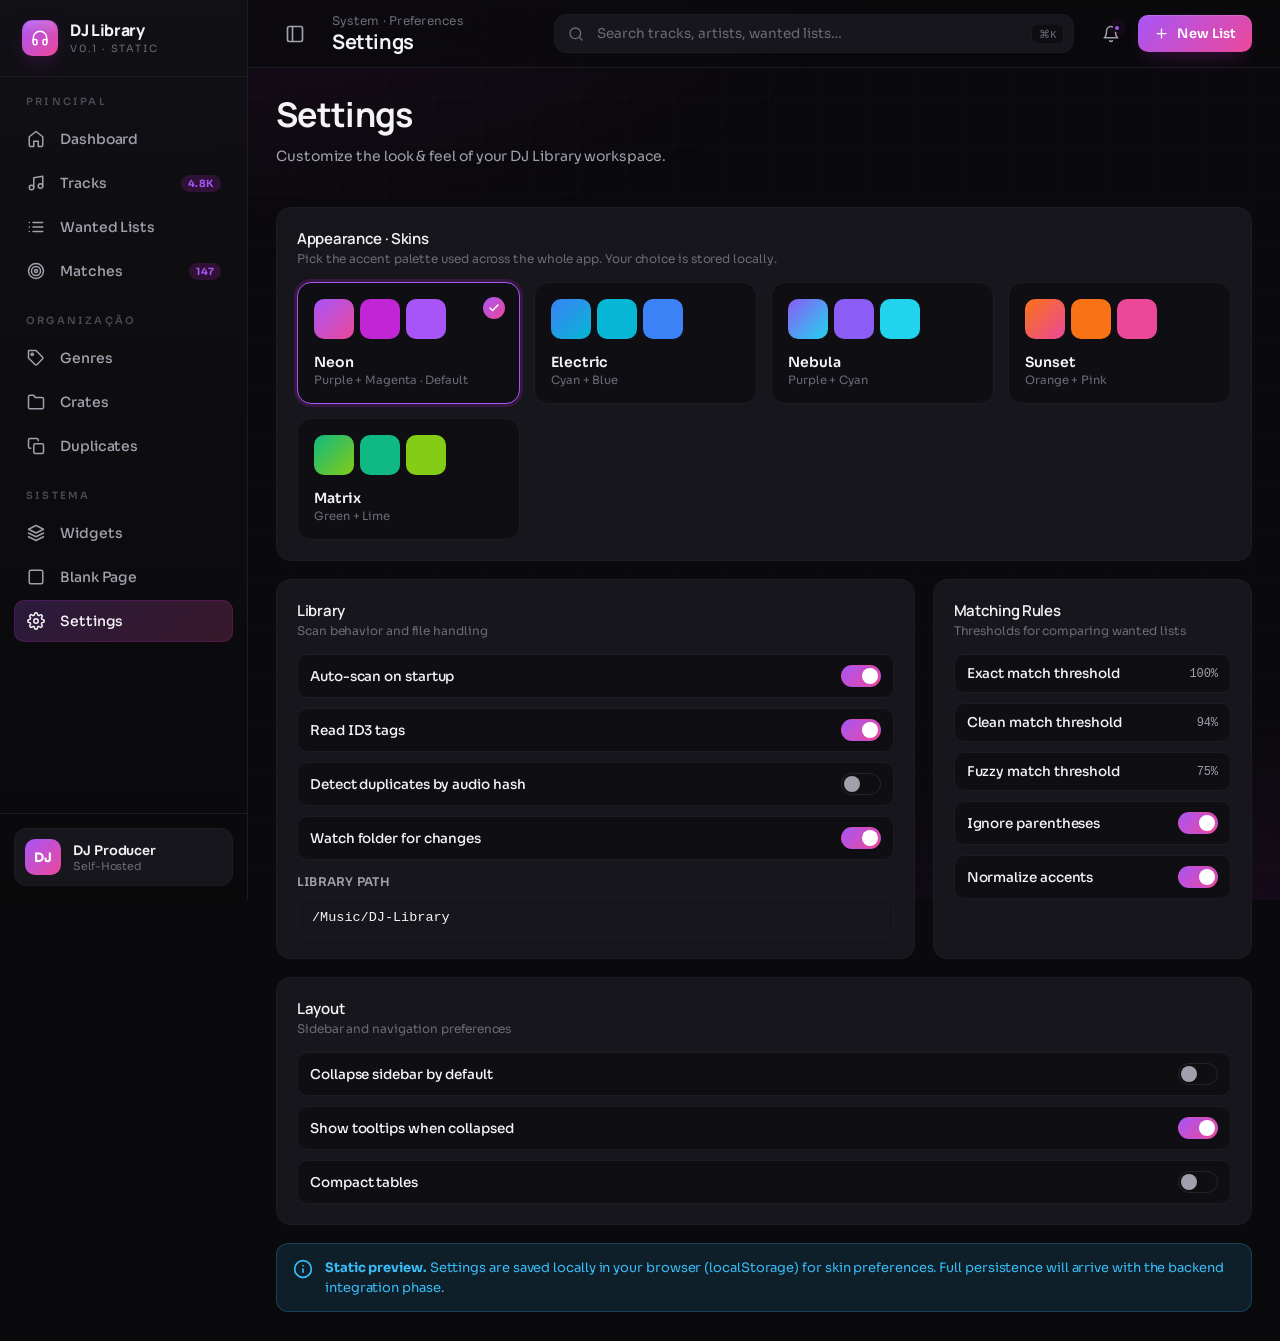
==== frontend/public/dj-library/settings.html @ b489fb36 "auto-commit for 7fa4ab2e-2ff0-41b8-8166-0a86ba726720" ====
<!DOCTYPE html>
<html lang="en" data-skin="neon">
<head>
  <meta charset="UTF-8">
  <meta name="viewport" content="width=device-width, initial-scale=1.0">
  <title>Settings · DJ Library</title>
  <link rel="stylesheet" href="assets/css/main.css">
  <script src="assets/js/data.js" defer></script>
  <script src="assets/js/layout.js" defer></script>
  <script src="assets/js/main.js" defer></script>
</head>
<body>
  <div class="mobile-overlay"></div>
  <div class="app">
    <aside class="sidebar" id="sidebar"></aside>
    <main class="main">
      <header class="topbar" id="topbar"></header>
      <div class="page" data-testid="page-settings">

        <div class="page-hero anim-up">
          <div>
            <h2>Settings</h2>
            <p class="sub">Customize the look & feel of your DJ Library workspace.</p>
          </div>
        </div>

        <!-- Appearance / Skins -->
        <div class="card anim-up anim-up-1" style="margin-bottom: 18px;">
          <div class="card-header">
            <div>
              <h3>Appearance · Skins</h3>
              <div class="sub">Pick the accent palette used across the whole app. Your choice is stored locally.</div>
            </div>
          </div>
          <div class="skin-grid" data-testid="skin-picker">

            <div class="skin-card" data-skin-value="neon" data-testid="skin-neon">
              <div class="skin-check">
                <svg viewBox="0 0 24 24" fill="none" stroke="currentColor" stroke-width="3" stroke-linecap="round" stroke-linejoin="round"><polyline points="20 6 9 17 4 12"/></svg>
              </div>
              <div class="skin-swatches">
                <div class="skin-swatch" style="background: linear-gradient(135deg, #a855f7, #ec4899);"></div>
                <div class="skin-swatch" style="background: #c026d3;"></div>
                <div class="skin-swatch" style="background: #a855f7;"></div>
              </div>
              <div class="sk-name">Neon</div>
              <div class="sk-desc">Purple + Magenta · Default</div>
            </div>

            <div class="skin-card" data-skin-value="electric" data-testid="skin-electric">
              <div class="skin-check">
                <svg viewBox="0 0 24 24" fill="none" stroke="currentColor" stroke-width="3" stroke-linecap="round" stroke-linejoin="round"><polyline points="20 6 9 17 4 12"/></svg>
              </div>
              <div class="skin-swatches">
                <div class="skin-swatch" style="background: linear-gradient(135deg, #3b82f6, #06b6d4);"></div>
                <div class="skin-swatch" style="background: #06b6d4;"></div>
                <div class="skin-swatch" style="background: #3b82f6;"></div>
              </div>
              <div class="sk-name">Electric</div>
              <div class="sk-desc">Cyan + Blue</div>
            </div>

            <div class="skin-card" data-skin-value="nebula" data-testid="skin-nebula">
              <div class="skin-check">
                <svg viewBox="0 0 24 24" fill="none" stroke="currentColor" stroke-width="3" stroke-linecap="round" stroke-linejoin="round"><polyline points="20 6 9 17 4 12"/></svg>
              </div>
              <div class="skin-swatches">
                <div class="skin-swatch" style="background: linear-gradient(135deg, #8b5cf6, #22d3ee);"></div>
                <div class="skin-swatch" style="background: #8b5cf6;"></div>
                <div class="skin-swatch" style="background: #22d3ee;"></div>
              </div>
              <div class="sk-name">Nebula</div>
              <div class="sk-desc">Purple + Cyan</div>
            </div>

            <div class="skin-card" data-skin-value="sunset" data-testid="skin-sunset">
              <div class="skin-check">
                <svg viewBox="0 0 24 24" fill="none" stroke="currentColor" stroke-width="3" stroke-linecap="round" stroke-linejoin="round"><polyline points="20 6 9 17 4 12"/></svg>
              </div>
              <div class="skin-swatches">
                <div class="skin-swatch" style="background: linear-gradient(135deg, #f97316, #ec4899);"></div>
                <div class="skin-swatch" style="background: #f97316;"></div>
                <div class="skin-swatch" style="background: #ec4899;"></div>
              </div>
              <div class="sk-name">Sunset</div>
              <div class="sk-desc">Orange + Pink</div>
            </div>

            <div class="skin-card" data-skin-value="matrix" data-testid="skin-matrix">
              <div class="skin-check">
                <svg viewBox="0 0 24 24" fill="none" stroke="currentColor" stroke-width="3" stroke-linecap="round" stroke-linejoin="round"><polyline points="20 6 9 17 4 12"/></svg>
              </div>
              <div class="skin-swatches">
                <div class="skin-swatch" style="background: linear-gradient(135deg, #10b981, #84cc16);"></div>
                <div class="skin-swatch" style="background: #10b981;"></div>
                <div class="skin-swatch" style="background: #84cc16;"></div>
              </div>
              <div class="sk-name">Matrix</div>
              <div class="sk-desc">Green + Lime</div>
            </div>

          </div>
        </div>

        <div class="grid-2 anim-up anim-up-2" style="margin-bottom: 18px;">
          <!-- Library settings -->
          <div class="card">
            <div class="card-header">
              <div>
                <h3>Library</h3>
                <div class="sub">Scan behavior and file handling</div>
              </div>
            </div>
            <div class="top-list">
              <div class="top-row">
                <span class="top-label">Auto-scan on startup</span>
                <label class="switch"><input type="checkbox" checked/><span class="slider"></span></label>
              </div>
              <div class="top-row">
                <span class="top-label">Read ID3 tags</span>
                <label class="switch"><input type="checkbox" checked/><span class="slider"></span></label>
              </div>
              <div class="top-row">
                <span class="top-label">Detect duplicates by audio hash</span>
                <label class="switch"><input type="checkbox"/><span class="slider"></span></label>
              </div>
              <div class="top-row">
                <span class="top-label">Watch folder for changes</span>
                <label class="switch"><input type="checkbox" checked/><span class="slider"></span></label>
              </div>
            </div>
            <div style="height: 14px;"></div>
            <label class="label">Library path</label>
            <input class="input mono" value="/Music/DJ-Library" />
          </div>

          <!-- Matching -->
          <div class="card">
            <div class="card-header">
              <div>
                <h3>Matching Rules</h3>
                <div class="sub">Thresholds for comparing wanted lists</div>
              </div>
            </div>
            <div class="top-list">
              <div class="top-row"><span class="top-label">Exact match threshold</span><span class="top-value mono">100%</span></div>
              <div class="top-row"><span class="top-label">Clean match threshold</span><span class="top-value mono">94%</span></div>
              <div class="top-row"><span class="top-label">Fuzzy match threshold</span><span class="top-value mono">75%</span></div>
              <div class="top-row"><span class="top-label">Ignore parentheses</span><label class="switch"><input type="checkbox" checked/><span class="slider"></span></label></div>
              <div class="top-row"><span class="top-label">Normalize accents</span><label class="switch"><input type="checkbox" checked/><span class="slider"></span></label></div>
            </div>
          </div>
        </div>

        <!-- Layout preferences -->
        <div class="card anim-up anim-up-3" style="margin-bottom: 18px;">
          <div class="card-header">
            <div>
              <h3>Layout</h3>
              <div class="sub">Sidebar and navigation preferences</div>
            </div>
          </div>
          <div class="top-list">
            <div class="top-row"><span class="top-label">Collapse sidebar by default</span><label class="switch"><input type="checkbox"/><span class="slider"></span></label></div>
            <div class="top-row"><span class="top-label">Show tooltips when collapsed</span><label class="switch"><input type="checkbox" checked/><span class="slider"></span></label></div>
            <div class="top-row"><span class="top-label">Compact tables</span><label class="switch"><input type="checkbox"/><span class="slider"></span></label></div>
          </div>
        </div>

        <div class="alert alert-info anim-up anim-up-4">
          <svg class="alert-icon" viewBox="0 0 24 24" fill="none" stroke="currentColor" stroke-width="2" stroke-linecap="round" stroke-linejoin="round"><circle cx="12" cy="12" r="10"/><line x1="12" y1="16" x2="12" y2="12"/><line x1="12" y1="8" x2="12.01" y2="8"/></svg>
          <div><strong>Static preview.</strong> Settings are saved locally in your browser (localStorage) for skin preferences. Full persistence will arrive with the backend integration phase.</div>
        </div>

      </div>
    </main>
  </div>
  <script>
    document.addEventListener('DOMContentLoaded', () => {
      DJLayout.mount({ active: 'settings', title: 'Settings', crumb: 'System · Preferences' });
    });
  </script>
</body>
</html>
---- frontend/public/dj-library/assets/css/main.css ----
/* ============================================
   DJ LIBRARY — Core Stylesheet
   ============================================ */

/* ---------- Fonts ---------- */
@import url('https://fonts.googleapis.com/css2?family=Sora:wght@300;400;500;600;700;800&family=Manrope:wght@400;500;600;700;800&display=swap');

/* ---------- Theme Tokens ---------- */
:root {
  /* Surfaces */
  --bg: #0a0a0c;
  --bg-grid: #0d0d10;
  --bg-elevated: #111115;
  --bg-card: #16161c;
  --bg-card-hover: #1d1d25;
  --bg-inset: #0f0f13;
  --border: #24242e;
  --border-strong: #32323e;
  --border-subtle: #1c1c24;

  /* Text */
  --text: #f4f4f6;
  --text-muted: #a0a0ac;
  --text-dim: #6b6b78;
  --text-faint: #4a4a54;

  /* Status */
  --have: #22c55e;
  --have-bg: rgba(34, 197, 94, 0.12);
  --missing: #ef4444;
  --missing-bg: rgba(239, 68, 68, 0.12);
  --possible: #f59e0b;
  --possible-bg: rgba(245, 158, 11, 0.14);
  --info: #38bdf8;
  --info-bg: rgba(56, 189, 248, 0.12);

  /* Default Skin: NEON (Purple + Magenta) */
  --accent: #c026d3;
  --accent-2: #a855f7;
  --accent-soft: rgba(192, 38, 211, 0.18);
  --accent-glow: rgba(192, 38, 211, 0.45);
  --accent-grad: linear-gradient(135deg, #a855f7 0%, #ec4899 100%);
  --accent-grad-soft: linear-gradient(135deg, rgba(168, 85, 247, 0.2) 0%, rgba(236, 72, 153, 0.2) 100%);

  /* Layout */
  --sidebar-w: 248px;
  --sidebar-w-collapsed: 76px;
  --header-h: 68px;
  --radius: 14px;
  --radius-sm: 10px;
  --radius-lg: 20px;

  /* Motion */
  --ease: cubic-bezier(0.22, 1, 0.36, 1);
  --t-fast: 140ms;
  --t-med: 260ms;
  --t-slow: 420ms;
}

/* Skin: ELECTRIC (Cyan + Blue) */
[data-skin="electric"] {
  --accent: #06b6d4;
  --accent-2: #3b82f6;
  --accent-soft: rgba(6, 182, 212, 0.18);
  --accent-glow: rgba(6, 182, 212, 0.45);
  --accent-grad: linear-gradient(135deg, #3b82f6 0%, #06b6d4 100%);
  --accent-grad-soft: linear-gradient(135deg, rgba(59, 130, 246, 0.2) 0%, rgba(6, 182, 212, 0.2) 100%);
}

/* Skin: NEBULA (Purple + Cyan) */
[data-skin="nebula"] {
  --accent: #8b5cf6;
  --accent-2: #22d3ee;
  --accent-soft: rgba(139, 92, 246, 0.18);
  --accent-glow: rgba(139, 92, 246, 0.45);
  --accent-grad: linear-gradient(135deg, #8b5cf6 0%, #22d3ee 100%);
  --accent-grad-soft: linear-gradient(135deg, rgba(139, 92, 246, 0.2) 0%, rgba(34, 211, 238, 0.2) 100%);
}

/* Skin: SUNSET (Orange + Pink) */
[data-skin="sunset"] {
  --accent: #f97316;
  --accent-2: #ec4899;
  --accent-soft: rgba(249, 115, 22, 0.18);
  --accent-glow: rgba(249, 115, 22, 0.45);
  --accent-grad: linear-gradient(135deg, #f97316 0%, #ec4899 100%);
  --accent-grad-soft: linear-gradient(135deg, rgba(249, 115, 22, 0.2) 0%, rgba(236, 72, 153, 0.2) 100%);
}

/* Skin: MATRIX (Green) */
[data-skin="matrix"] {
  --accent: #10b981;
  --accent-2: #84cc16;
  --accent-soft: rgba(16, 185, 129, 0.18);
  --accent-glow: rgba(16, 185, 129, 0.45);
  --accent-grad: linear-gradient(135deg, #10b981 0%, #84cc16 100%);
  --accent-grad-soft: linear-gradient(135deg, rgba(16, 185, 129, 0.2) 0%, rgba(132, 204, 22, 0.2) 100%);
}

/* ---------- Reset ---------- */
*, *::before, *::after { box-sizing: border-box; }
html, body { margin: 0; padding: 0; }
body {
  font-family: 'Sora', system-ui, -apple-system, sans-serif;
  font-weight: 400;
  background: var(--bg);
  color: var(--text);
  -webkit-font-smoothing: antialiased;
  font-feature-settings: 'ss01', 'cv11';
  min-height: 100vh;
  overflow-x: hidden;
  letter-spacing: -0.005em;
}
h1, h2, h3, h4, h5 { font-family: 'Manrope', 'Sora', sans-serif; font-weight: 700; letter-spacing: -0.02em; margin: 0; }
a { color: inherit; text-decoration: none; }
button { font-family: inherit; cursor: pointer; border: none; background: none; color: inherit; }
input, textarea, select { font-family: inherit; }
::selection { background: var(--accent-soft); color: var(--text); }

/* Scrollbars */
*::-webkit-scrollbar { width: 10px; height: 10px; }
*::-webkit-scrollbar-track { background: transparent; }
*::-webkit-scrollbar-thumb { background: var(--border-strong); border-radius: 10px; border: 2px solid var(--bg); }
*::-webkit-scrollbar-thumb:hover { background: var(--text-faint); }

/* ---------- Background ambient ---------- */
body::before {
  content: '';
  position: fixed;
  inset: 0;
  background:
    radial-gradient(1200px 600px at 15% -10%, var(--accent-soft), transparent 60%),
    radial-gradient(900px 500px at 95% 110%, var(--accent-soft), transparent 60%);
  opacity: 0.55;
  pointer-events: none;
  z-index: 0;
  transition: opacity var(--t-slow) var(--ease);
}
body::after {
  content: '';
  position: fixed;
  inset: 0;
  background-image:
    linear-gradient(rgba(255,255,255,0.014) 1px, transparent 1px),
    linear-gradient(90deg, rgba(255,255,255,0.014) 1px, transparent 1px);
  background-size: 48px 48px;
  pointer-events: none;
  z-index: 0;
}

/* ---------- App Shell ---------- */
.app {
  position: relative;
  z-index: 1;
  display: grid;
  grid-template-columns: var(--sidebar-w) 1fr;
  min-height: 100vh;
  transition: grid-template-columns var(--t-med) var(--ease);
}
.app.collapsed { grid-template-columns: var(--sidebar-w-collapsed) 1fr; }

/* ---------- Sidebar ---------- */
.sidebar {
  position: sticky;
  top: 0;
  height: 100vh;
  background: linear-gradient(180deg, rgba(17, 17, 21, 0.95) 0%, rgba(10, 10, 12, 0.92) 100%);
  border-right: 1px solid var(--border-subtle);
  backdrop-filter: blur(18px);
  -webkit-backdrop-filter: blur(18px);
  display: flex;
  flex-direction: column;
  z-index: 40;
  overflow: hidden;
  transition: transform var(--t-med) var(--ease);
}
.sidebar-brand {
  display: flex;
  align-items: center;
  gap: 12px;
  padding: 20px 22px;
  border-bottom: 1px solid var(--border-subtle);
  min-height: var(--header-h);
}
.sidebar-brand .logo {
  width: 36px;
  height: 36px;
  border-radius: 10px;
  background: var(--accent-grad);
  display: grid;
  place-items: center;
  flex-shrink: 0;
  box-shadow: 0 8px 24px -8px var(--accent-glow);
  position: relative;
  overflow: hidden;
}
.sidebar-brand .logo::after {
  content: '';
  position: absolute;
  inset: 1px;
  border-radius: 9px;
  background: linear-gradient(180deg, rgba(255,255,255,0.18), transparent 40%);
  pointer-events: none;
}
.sidebar-brand .logo svg { width: 18px; height: 18px; color: #fff; position: relative; z-index: 1; }
.sidebar-brand .brand-text { display: flex; flex-direction: column; line-height: 1.1; white-space: nowrap; overflow: hidden; }
.sidebar-brand .brand-name { font-family: 'Manrope', sans-serif; font-weight: 800; font-size: 16px; letter-spacing: -0.02em; }
.sidebar-brand .brand-tag { font-size: 10px; text-transform: uppercase; letter-spacing: 0.18em; color: var(--text-dim); margin-top: 3px; }

.sidebar-nav {
  flex: 1;
  overflow-y: auto;
  padding: 18px 14px;
  display: flex;
  flex-direction: column;
  gap: 22px;
}
.nav-group-label {
  font-size: 10px;
  letter-spacing: 0.22em;
  text-transform: uppercase;
  color: var(--text-faint);
  padding: 0 12px 8px;
  font-weight: 600;
  white-space: nowrap;
  overflow: hidden;
}
.nav-group { display: flex; flex-direction: column; gap: 2px; }
.nav-item {
  display: flex;
  align-items: center;
  gap: 14px;
  padding: 11px 12px;
  border-radius: 10px;
  color: var(--text-muted);
  font-size: 14px;
  font-weight: 500;
  transition: background var(--t-fast) var(--ease), color var(--t-fast) var(--ease), transform var(--t-fast) var(--ease);
  position: relative;
  white-space: nowrap;
  overflow: hidden;
}
.nav-item .nav-icon {
  width: 20px; height: 20px;
  display: grid; place-items: center;
  flex-shrink: 0;
  position: relative;
}
.nav-item .nav-icon svg { width: 18px; height: 18px; }
.nav-item:hover { background: var(--bg-card); color: var(--text); }
.nav-item.active {
  background: var(--accent-grad-soft);
  color: var(--text);
  box-shadow: inset 0 0 0 1px var(--accent-soft);
}
.nav-item.active::before {
  content: '';
  position: absolute;
  left: -14px;
  top: 50%;
  transform: translateY(-50%);
  width: 3px;
  height: 20px;
  border-radius: 0 3px 3px 0;
  background: var(--accent-grad);
  box-shadow: 0 0 12px var(--accent-glow);
}
.nav-item .nav-badge {
  margin-left: auto;
  font-size: 10px;
  font-weight: 700;
  padding: 2px 7px;
  border-radius: 999px;
  background: var(--accent-soft);
  color: var(--accent-2);
  letter-spacing: 0.02em;
}

.sidebar-footer {
  padding: 14px;
  border-top: 1px solid var(--border-subtle);
}
.user-card {
  display: flex;
  align-items: center;
  gap: 12px;
  padding: 10px;
  border-radius: 12px;
  background: var(--bg-card);
  border: 1px solid var(--border-subtle);
  transition: background var(--t-fast) var(--ease);
  overflow: hidden;
  white-space: nowrap;
}
.user-card:hover { background: var(--bg-card-hover); }
.user-avatar {
  width: 36px; height: 36px;
  border-radius: 10px;
  background: var(--accent-grad);
  display: grid; place-items: center;
  font-weight: 700; font-size: 13px; color: #fff;
  flex-shrink: 0;
}
.user-meta { display: flex; flex-direction: column; min-width: 0; }
.user-name { font-size: 13px; font-weight: 600; color: var(--text); overflow: hidden; text-overflow: ellipsis; }
.user-plan { font-size: 11px; color: var(--text-dim); }

/* Collapsed state (desktop) */
.app.collapsed .sidebar .brand-text,
.app.collapsed .sidebar .nav-item span.nav-label,
.app.collapsed .sidebar .nav-group-label,
.app.collapsed .sidebar .nav-badge,
.app.collapsed .sidebar .user-meta { display: none; }
.app.collapsed .sidebar-brand { justify-content: center; padding: 20px 12px; }
.app.collapsed .sidebar-nav { padding: 18px 10px; }
.app.collapsed .nav-item { justify-content: center; padding: 11px 8px; }
.app.collapsed .nav-item.active::before { left: -10px; }
.app.collapsed .user-card { justify-content: center; padding: 8px; }

/* Tooltip for collapsed sidebar */
.app.collapsed .nav-item::after {
  content: attr(data-label);
  position: absolute;
  left: calc(100% + 14px);
  top: 50%;
  transform: translateY(-50%) translateX(-4px);
  background: var(--bg-card);
  border: 1px solid var(--border-strong);
  color: var(--text);
  padding: 7px 12px;
  border-radius: 8px;
  font-size: 12px;
  font-weight: 500;
  white-space: nowrap;
  opacity: 0;
  pointer-events: none;
  transition: opacity var(--t-fast) var(--ease), transform var(--t-fast) var(--ease);
  z-index: 100;
  box-shadow: 0 10px 30px -10px rgba(0,0,0,0.6);
}
.app.collapsed .nav-item:hover::after {
  opacity: 1;
  transform: translateY(-50%) translateX(0);
}

/* ---------- Main area ---------- */
.main {
  display: flex;
  flex-direction: column;
  min-width: 0;
}

/* ---------- Topbar ---------- */
.topbar {
  position: sticky;
  top: 0;
  z-index: 30;
  display: flex;
  align-items: center;
  gap: 18px;
  padding: 0 28px;
  min-height: var(--header-h);
  background: rgba(10, 10, 12, 0.72);
  backdrop-filter: blur(20px);
  -webkit-backdrop-filter: blur(20px);
  border-bottom: 1px solid var(--border-subtle);
}
.topbar-toggle {
  width: 38px; height: 38px;
  border-radius: 10px;
  display: grid; place-items: center;
  color: var(--text-muted);
  transition: background var(--t-fast) var(--ease), color var(--t-fast) var(--ease);
}
.topbar-toggle:hover { background: var(--bg-card); color: var(--text); }
.topbar-toggle svg { width: 20px; height: 20px; }

.topbar-title { display: flex; flex-direction: column; gap: 2px; line-height: 1.15; }
.topbar-title h1 { font-size: 20px; font-weight: 700; }
.topbar-title .crumb { font-size: 12px; color: var(--text-dim); letter-spacing: 0.02em; }

.topbar-search {
  flex: 1;
  max-width: 520px;
  margin-left: auto;
  position: relative;
}
.topbar-search input {
  width: 100%;
  padding: 10px 14px 10px 42px;
  background: var(--bg-card);
  border: 1px solid var(--border-subtle);
  border-radius: 12px;
  color: var(--text);
  font-size: 13.5px;
  transition: border-color var(--t-fast) var(--ease), background var(--t-fast) var(--ease);
}
.topbar-search input::placeholder { color: var(--text-dim); }
.topbar-search input:focus {
  outline: none;
  border-color: var(--accent-soft);
  background: var(--bg-card-hover);
  box-shadow: 0 0 0 3px var(--accent-soft);
}
.topbar-search .search-icon {
  position: absolute;
  left: 14px;
  top: 50%;
  transform: translateY(-50%);
  color: var(--text-dim);
  width: 16px; height: 16px;
}
.topbar-search .kbd {
  position: absolute;
  right: 10px;
  top: 50%;
  transform: translateY(-50%);
  font-size: 10.5px;
  color: var(--text-dim);
  background: var(--bg-inset);
  padding: 3px 7px;
  border-radius: 6px;
  border: 1px solid var(--border-subtle);
  font-family: 'JetBrains Mono', monospace;
}

.topbar-actions { display: flex; align-items: center; gap: 8px; }
.icon-btn {
  width: 38px; height: 38px;
  border-radius: 10px;
  display: grid; place-items: center;
  color: var(--text-muted);
  background: transparent;
  transition: background var(--t-fast) var(--ease), color var(--t-fast) var(--ease);
  position: relative;
}
.icon-btn:hover { background: var(--bg-card); color: var(--text); }
.icon-btn svg { width: 18px; height: 18px; }
.icon-btn .dot {
  position: absolute;
  top: 9px; right: 9px;
  width: 8px; height: 8px;
  background: var(--accent-2);
  border-radius: 50%;
  border: 2px solid var(--bg);
  box-shadow: 0 0 8px var(--accent-glow);
}

/* ---------- Page ---------- */
.page {
  padding: 28px;
  max-width: 1580px;
  width: 100%;
  margin: 0 auto;
}
.page-hero {
  display: flex;
  align-items: flex-end;
  justify-content: space-between;
  gap: 18px;
  margin-bottom: 28px;
}
.page-hero h2 {
  font-size: clamp(26px, 3vw, 34px);
  line-height: 1.1;
  margin-bottom: 6px;
}
.page-hero .sub { color: var(--text-muted); font-size: 14px; max-width: 600px; }

/* ---------- Buttons ---------- */
.btn {
  display: inline-flex;
  align-items: center;
  gap: 8px;
  padding: 10px 16px;
  border-radius: 10px;
  font-weight: 600;
  font-size: 13px;
  letter-spacing: 0.005em;
  transition: transform var(--t-fast) var(--ease), background var(--t-fast) var(--ease), box-shadow var(--t-fast) var(--ease);
  white-space: nowrap;
}
.btn svg { width: 15px; height: 15px; }
.btn:hover { transform: translateY(-1px); }
.btn:active { transform: translateY(0); }
.btn-primary {
  background: var(--accent-grad);
  color: #fff;
  box-shadow: 0 8px 24px -10px var(--accent-glow), inset 0 1px 0 rgba(255,255,255,0.15);
}
.btn-primary:hover { box-shadow: 0 12px 32px -10px var(--accent-glow), inset 0 1px 0 rgba(255,255,255,0.2); }
.btn-secondary {
  background: var(--bg-card);
  color: var(--text);
  border: 1px solid var(--border);
}
.btn-secondary:hover { background: var(--bg-card-hover); border-color: var(--border-strong); }
.btn-ghost { color: var(--text-muted); padding: 9px 12px; }
.btn-ghost:hover { color: var(--text); background: var(--bg-card); }
.btn-danger {
  background: rgba(239, 68, 68, 0.12);
  color: var(--missing);
  border: 1px solid rgba(239, 68, 68, 0.2);
}
.btn-danger:hover { background: rgba(239, 68, 68, 0.2); }
.btn-sm { padding: 7px 12px; font-size: 12px; }
.btn-lg { padding: 13px 22px; font-size: 14px; }

/* ---------- Cards ---------- */
.card {
  background: var(--bg-card);
  border: 1px solid var(--border-subtle);
  border-radius: var(--radius);
  padding: 20px;
  transition: border-color var(--t-fast) var(--ease), background var(--t-fast) var(--ease);
}
.card:hover { border-color: var(--border); }
.card-header {
  display: flex;
  align-items: center;
  justify-content: space-between;
  gap: 12px;
  margin-bottom: 16px;
}
.card-header h3 { font-size: 15px; font-weight: 600; }
.card-header .sub { font-size: 12px; color: var(--text-dim); margin-top: 2px; }

/* ---------- Metric Cards ---------- */
.metrics {
  display: grid;
  grid-template-columns: repeat(auto-fit, minmax(220px, 1fr));
  gap: 16px;
  margin-bottom: 28px;
}
.metric {
  position: relative;
  background: var(--bg-card);
  border: 1px solid var(--border-subtle);
  border-radius: var(--radius);
  padding: 22px;
  overflow: hidden;
  transition: border-color var(--t-fast) var(--ease), transform var(--t-fast) var(--ease);
}
.metric:hover { border-color: var(--border-strong); transform: translateY(-2px); }
.metric::before {
  content: '';
  position: absolute;
  top: -40%;
  right: -40%;
  width: 200px; height: 200px;
  border-radius: 50%;
  background: var(--accent-grad);
  opacity: 0.08;
  filter: blur(30px);
}
.metric-icon {
  width: 40px; height: 40px;
  border-radius: 10px;
  background: var(--accent-grad-soft);
  display: grid; place-items: center;
  color: var(--accent-2);
  margin-bottom: 16px;
}
.metric-icon svg { width: 20px; height: 20px; }
.metric-label { font-size: 12px; color: var(--text-dim); text-transform: uppercase; letter-spacing: 0.12em; margin-bottom: 6px; }
.metric-value { font-family: 'Manrope', sans-serif; font-size: 30px; font-weight: 700; letter-spacing: -0.03em; }
.metric-trend {
  display: inline-flex;
  align-items: center;
  gap: 4px;
  font-size: 11.5px;
  font-weight: 600;
  padding: 3px 8px;
  border-radius: 999px;
  margin-top: 10px;
}
.metric-trend.up { background: var(--have-bg); color: var(--have); }
.metric-trend.down { background: var(--missing-bg); color: var(--missing); }
.metric-trend svg { width: 12px; height: 12px; }

/* ---------- Grid layouts ---------- */
.grid-2 { display: grid; grid-template-columns: 2fr 1fr; gap: 18px; }
.grid-3 { display: grid; grid-template-columns: repeat(3, 1fr); gap: 18px; }
.grid-2-1 { display: grid; grid-template-columns: 2fr 1fr; gap: 18px; }
.stack { display: flex; flex-direction: column; gap: 18px; }

/* ---------- Table ---------- */
.table-wrap {
  background: var(--bg-card);
  border: 1px solid var(--border-subtle);
  border-radius: var(--radius);
  overflow: hidden;
}
.table-toolbar {
  display: flex;
  align-items: center;
  gap: 10px;
  padding: 14px 18px;
  border-bottom: 1px solid var(--border-subtle);
  flex-wrap: wrap;
}
.table-toolbar .tt-title { font-weight: 600; font-size: 14px; }
.table-toolbar .tt-spacer { flex: 1; }
.table-scroll { overflow-x: auto; }
.data-table {
  width: 100%;
  border-collapse: collapse;
  min-width: 820px;
}
.data-table thead th {
  text-align: left;
  padding: 12px 18px;
  font-size: 11px;
  text-transform: uppercase;
  letter-spacing: 0.12em;
  color: var(--text-dim);
  border-bottom: 1px solid var(--border-subtle);
  font-weight: 600;
  background: var(--bg-inset);
}
.data-table tbody td {
  padding: 14px 18px;
  font-size: 13.5px;
  border-bottom: 1px solid var(--border-subtle);
  color: var(--text);
  vertical-align: middle;
}
.data-table tbody tr { transition: background var(--t-fast) var(--ease); }
.data-table tbody tr:hover { background: var(--bg-card-hover); }
.data-table tbody tr:last-child td { border-bottom: none; }
.data-table .muted { color: var(--text-muted); }
.data-table .mono { font-family: 'JetBrains Mono', 'Fira Code', monospace; font-size: 12.5px; }

/* Track row with album art */
.track-cell {
  display: flex;
  align-items: center;
  gap: 12px;
}
.album-art {
  width: 40px; height: 40px;
  border-radius: 8px;
  background: var(--accent-grad);
  flex-shrink: 0;
  display: grid; place-items: center;
  color: #fff;
  font-weight: 700;
  font-size: 13px;
  box-shadow: 0 4px 14px -6px rgba(0,0,0,0.6);
  overflow: hidden;
  position: relative;
}
.album-art.lg { width: 52px; height: 52px; font-size: 15px; }
.album-art img { width: 100%; height: 100%; object-fit: cover; display: block; }
.album-art.grad-0 { background: linear-gradient(135deg, #ef4444, #f97316); }
.album-art.grad-1 { background: linear-gradient(135deg, #a855f7, #ec4899); }
.album-art.grad-2 { background: linear-gradient(135deg, #06b6d4, #3b82f6); }
.album-art.grad-3 { background: linear-gradient(135deg, #10b981, #22d3ee); }
.album-art.grad-4 { background: linear-gradient(135deg, #f59e0b, #ef4444); }
.album-art.grad-5 { background: linear-gradient(135deg, #8b5cf6, #6366f1); }
.album-art.grad-6 { background: linear-gradient(135deg, #ec4899, #f43f5e); }
.album-art.grad-7 { background: linear-gradient(135deg, #14b8a6, #06b6d4); }
.album-art.grad-8 { background: linear-gradient(135deg, #f97316, #eab308); }
.track-info { display: flex; flex-direction: column; min-width: 0; }
.track-title { font-weight: 600; font-size: 13.5px; color: var(--text); white-space: nowrap; overflow: hidden; text-overflow: ellipsis; }
.track-artist { font-size: 12px; color: var(--text-muted); white-space: nowrap; overflow: hidden; text-overflow: ellipsis; }

/* ---------- Badges ---------- */
.badge {
  display: inline-flex;
  align-items: center;
  gap: 5px;
  font-size: 11px;
  font-weight: 600;
  padding: 4px 9px;
  border-radius: 999px;
  letter-spacing: 0.03em;
  text-transform: uppercase;
}
.badge-have { background: var(--have-bg); color: var(--have); }
.badge-missing { background: var(--missing-bg); color: var(--missing); }
.badge-possible { background: var(--possible-bg); color: var(--possible); }
.badge-info { background: var(--info-bg); color: var(--info); }
.badge-accent { background: var(--accent-soft); color: var(--accent-2); }
.badge-neutral { background: var(--bg-inset); color: var(--text-muted); border: 1px solid var(--border-subtle); }
.badge-dot {
  width: 6px; height: 6px;
  border-radius: 50%;
  background: currentColor;
}

/* ---------- Filters / Chips ---------- */
.filter-bar {
  display: flex;
  align-items: center;
  gap: 10px;
  flex-wrap: wrap;
  padding: 14px 18px;
  border-bottom: 1px solid var(--border-subtle);
  background: var(--bg-inset);
}
.filter-input {
  display: flex;
  align-items: center;
  gap: 8px;
  padding: 8px 12px;
  background: var(--bg-card);
  border: 1px solid var(--border-subtle);
  border-radius: 10px;
  font-size: 12.5px;
  color: var(--text);
  cursor: pointer;
  transition: border-color var(--t-fast) var(--ease);
}
.filter-input:hover { border-color: var(--border-strong); }
.filter-input svg { width: 14px; height: 14px; color: var(--text-dim); }
.filter-input select {
  appearance: none;
  background: transparent;
  border: none;
  color: var(--text);
  font-size: 12.5px;
  outline: none;
  cursor: pointer;
  padding-right: 4px;
}
.filter-input select option { background: var(--bg-card); }

.chip {
  display: inline-flex;
  align-items: center;
  gap: 6px;
  padding: 5px 10px;
  background: var(--accent-soft);
  color: var(--accent-2);
  border: 1px solid var(--accent-soft);
  border-radius: 999px;
  font-size: 11.5px;
  font-weight: 600;
}
.chip .x { cursor: pointer; opacity: 0.7; transition: opacity var(--t-fast) var(--ease); }
.chip .x:hover { opacity: 1; }

/* ---------- Pagination ---------- */
.pagination {
  display: flex;
  align-items: center;
  justify-content: space-between;
  padding: 14px 18px;
  border-top: 1px solid var(--border-subtle);
  gap: 10px;
  flex-wrap: wrap;
}
.pagination .pages { display: flex; gap: 4px; }
.pagination .page-btn {
  min-width: 34px;
  height: 34px;
  padding: 0 10px;
  border-radius: 8px;
  font-size: 12.5px;
  color: var(--text-muted);
  display: grid; place-items: center;
  transition: background var(--t-fast) var(--ease), color var(--t-fast) var(--ease);
}
.pagination .page-btn:hover { background: var(--bg-card); color: var(--text); }
.pagination .page-btn.active {
  background: var(--accent-grad-soft);
  color: var(--text);
  box-shadow: inset 0 0 0 1px var(--accent-soft);
}
.pagination .pag-info { font-size: 12.5px; color: var(--text-dim); }

/* ---------- Activity list ---------- */
.activity-list { display: flex; flex-direction: column; }
.activity-item {
  display: flex;
  align-items: center;
  gap: 14px;
  padding: 12px 0;
  border-bottom: 1px solid var(--border-subtle);
}
.activity-item:last-child { border-bottom: none; }
.activity-icon {
  width: 34px; height: 34px;
  border-radius: 10px;
  display: grid; place-items: center;
  flex-shrink: 0;
  background: var(--bg-inset);
  color: var(--accent-2);
}
.activity-icon.have { background: var(--have-bg); color: var(--have); }
.activity-icon.missing { background: var(--missing-bg); color: var(--missing); }
.activity-icon.possible { background: var(--possible-bg); color: var(--possible); }
.activity-icon svg { width: 16px; height: 16px; }
.activity-body { flex: 1; min-width: 0; }
.activity-text { font-size: 13px; color: var(--text); line-height: 1.4; }
.activity-text strong { font-weight: 600; }
.activity-text .muted { color: var(--text-muted); }
.activity-meta { font-size: 11.5px; color: var(--text-dim); margin-top: 2px; }

/* ---------- Mini chart (bars) ---------- */
.bars-chart {
  display: flex;
  align-items: flex-end;
  gap: 10px;
  height: 160px;
  padding-top: 10px;
}
.bars-chart .bar {
  flex: 1;
  background: var(--accent-grad);
  border-radius: 6px 6px 0 0;
  position: relative;
  min-height: 6px;
  transition: transform var(--t-fast) var(--ease), filter var(--t-fast) var(--ease);
  box-shadow: 0 6px 20px -10px var(--accent-glow);
}
.bars-chart .bar:hover { transform: scaleY(1.03); filter: brightness(1.1); }
.bars-chart .bar-label {
  position: absolute;
  bottom: -22px;
  left: 0; right: 0;
  text-align: center;
  font-size: 11px;
  color: var(--text-dim);
}
.bars-chart .bar-value {
  position: absolute;
  top: -22px;
  left: 0; right: 0;
  text-align: center;
  font-size: 11px;
  color: var(--text);
  font-weight: 600;
}

/* ---------- Genre pill / top list ---------- */
.top-list { display: flex; flex-direction: column; gap: 10px; }
.top-row {
  display: flex;
  align-items: center;
  gap: 12px;
  padding: 10px 12px;
  border-radius: 10px;
  background: var(--bg-inset);
  border: 1px solid var(--border-subtle);
  transition: background var(--t-fast) var(--ease);
}
.top-row:hover { background: var(--bg-card-hover); }
.top-rank { width: 24px; font-weight: 700; font-family: 'Manrope', sans-serif; color: var(--text-dim); font-size: 14px; }
.top-label { flex: 1; font-size: 13.5px; font-weight: 500; }
.top-bar {
  width: 120px;
  height: 6px;
  background: var(--bg-elevated);
  border-radius: 999px;
  overflow: hidden;
}
.top-bar-fill {
  height: 100%;
  background: var(--accent-grad);
  border-radius: 999px;
}
.top-value { font-family: 'JetBrains Mono', monospace; font-size: 12px; color: var(--text-muted); width: 44px; text-align: right; }

/* ---------- Horizontal track row ---------- */
.hrow { display: grid; grid-auto-flow: column; grid-auto-columns: 220px; gap: 14px; overflow-x: auto; padding-bottom: 8px; }
.hrow-card {
  background: var(--bg-card);
  border: 1px solid var(--border-subtle);
  border-radius: var(--radius);
  padding: 14px;
  transition: transform var(--t-fast) var(--ease), border-color var(--t-fast) var(--ease);
  cursor: pointer;
}
.hrow-card:hover { transform: translateY(-2px); border-color: var(--border-strong); }
.hrow-card .cover {
  aspect-ratio: 1;
  border-radius: 10px;
  margin-bottom: 12px;
  background: var(--accent-grad);
  box-shadow: 0 10px 26px -12px rgba(0,0,0,0.6);
  overflow: hidden;
  position: relative;
}
.hrow-card .cover img { width: 100%; height: 100%; object-fit: cover; }
.hrow-card .cover .play {
  position: absolute;
  right: 10px;
  bottom: 10px;
  width: 36px; height: 36px;
  border-radius: 50%;
  background: var(--accent-grad);
  display: grid; place-items: center;
  color: #fff;
  box-shadow: 0 8px 20px -6px var(--accent-glow);
  opacity: 0;
  transform: translateY(4px);
  transition: opacity var(--t-fast) var(--ease), transform var(--t-fast) var(--ease);
}
.hrow-card:hover .cover .play { opacity: 1; transform: translateY(0); }
.hrow-card .cover .play svg { width: 14px; height: 14px; fill: currentColor; }
.hrow-card .t-name { font-weight: 600; font-size: 13.5px; }
.hrow-card .t-artist { font-size: 12px; color: var(--text-muted); margin-top: 2px; }
.hrow-card .t-meta { display: flex; gap: 6px; margin-top: 8px; }

/* ---------- Quick actions ---------- */
.quick-actions {
  display: grid;
  grid-template-columns: repeat(auto-fit, minmax(180px, 1fr));
  gap: 12px;
}
.qa {
  display: flex;
  align-items: center;
  gap: 12px;
  padding: 14px;
  border-radius: 12px;
  background: var(--bg-inset);
  border: 1px solid var(--border-subtle);
  transition: all var(--t-fast) var(--ease);
  cursor: pointer;
  text-align: left;
}
.qa:hover { border-color: var(--accent-soft); background: var(--bg-card-hover); transform: translateY(-2px); }
.qa-icon {
  width: 38px; height: 38px;
  border-radius: 10px;
  background: var(--accent-grad);
  display: grid; place-items: center;
  color: #fff;
  box-shadow: 0 6px 16px -6px var(--accent-glow);
  flex-shrink: 0;
}
.qa-icon svg { width: 18px; height: 18px; }
.qa-body .qa-title { font-weight: 600; font-size: 13.5px; }
.qa-body .qa-sub { font-size: 11.5px; color: var(--text-dim); margin-top: 2px; }

/* ---------- Textarea / Input ---------- */
.input,
.textarea {
  width: 100%;
  padding: 12px 14px;
  background: var(--bg-card);
  border: 1px solid var(--border-subtle);
  border-radius: var(--radius-sm);
  color: var(--text);
  font-size: 13.5px;
  transition: border-color var(--t-fast) var(--ease), background var(--t-fast) var(--ease);
  font-family: inherit;
}
.input::placeholder, .textarea::placeholder { color: var(--text-dim); }
.input:focus, .textarea:focus {
  outline: none;
  border-color: var(--accent-soft);
  box-shadow: 0 0 0 3px var(--accent-soft);
  background: var(--bg-card-hover);
}
.textarea { min-height: 220px; resize: vertical; font-family: 'JetBrains Mono', monospace; font-size: 13px; line-height: 1.6; }
.label {
  display: block;
  font-size: 12px;
  font-weight: 600;
  color: var(--text-muted);
  margin-bottom: 8px;
  letter-spacing: 0.02em;
  text-transform: uppercase;
}

/* ---------- Alerts ---------- */
.alert {
  display: flex;
  gap: 12px;
  padding: 14px 16px;
  border-radius: 12px;
  border: 1px solid var(--border-subtle);
  background: var(--bg-inset);
  font-size: 13px;
  line-height: 1.5;
}
.alert .alert-icon { flex-shrink: 0; width: 20px; height: 20px; margin-top: 1px; }
.alert-info { border-color: rgba(56, 189, 248, 0.22); background: var(--info-bg); color: var(--info); }
.alert-success { border-color: rgba(34, 197, 94, 0.22); background: var(--have-bg); color: var(--have); }
.alert-warning { border-color: rgba(245, 158, 11, 0.22); background: var(--possible-bg); color: var(--possible); }
.alert-danger { border-color: rgba(239, 68, 68, 0.22); background: var(--missing-bg); color: var(--missing); }

/* ---------- Empty state ---------- */
.empty {
  display: flex;
  flex-direction: column;
  align-items: center;
  gap: 14px;
  padding: 56px 24px;
  text-align: center;
}
.empty .empty-icon {
  width: 64px; height: 64px;
  border-radius: 16px;
  background: var(--accent-grad-soft);
  display: grid; place-items: center;
  color: var(--accent-2);
}
.empty .empty-icon svg { width: 30px; height: 30px; }
.empty h4 { font-size: 16px; font-weight: 600; }
.empty p { color: var(--text-muted); font-size: 13px; max-width: 360px; }

/* ---------- Loading ---------- */
.spinner {
  width: 24px; height: 24px;
  border: 2px solid var(--bg-inset);
  border-top-color: var(--accent);
  border-radius: 50%;
  animation: spin 0.9s linear infinite;
}
@keyframes spin { to { transform: rotate(360deg); } }

.skeleton {
  background: linear-gradient(90deg, var(--bg-card) 0%, var(--bg-card-hover) 50%, var(--bg-card) 100%);
  background-size: 200% 100%;
  animation: shimmer 1.6s linear infinite;
  border-radius: 8px;
}
@keyframes shimmer { to { background-position: -200% 0; } }

/* ---------- Modal ---------- */
.modal-backdrop {
  position: fixed;
  inset: 0;
  background: rgba(0, 0, 0, 0.68);
  backdrop-filter: blur(8px);
  z-index: 200;
  display: none;
  align-items: center;
  justify-content: center;
  padding: 20px;
  animation: fadeIn 180ms var(--ease);
}
.modal-backdrop.open { display: flex; }
.modal {
  background: var(--bg-card);
  border: 1px solid var(--border);
  border-radius: var(--radius-lg);
  max-width: 520px;
  width: 100%;
  padding: 0;
  overflow: hidden;
  box-shadow: 0 40px 100px -20px rgba(0,0,0,0.6);
  animation: modalIn 220ms var(--ease);
}
.modal-head { padding: 22px 24px 0; display: flex; justify-content: space-between; align-items: flex-start; gap: 12px; }
.modal-body { padding: 18px 24px 24px; }
.modal-foot { padding: 16px 24px; border-top: 1px solid var(--border-subtle); display: flex; justify-content: flex-end; gap: 10px; background: var(--bg-inset); }
@keyframes fadeIn { from { opacity: 0; } }
@keyframes modalIn { from { opacity: 0; transform: translateY(12px) scale(0.98); } }

/* ---------- Dropdown ---------- */
.dropdown { position: relative; display: inline-block; }
.dropdown-menu {
  position: absolute;
  top: calc(100% + 6px);
  right: 0;
  min-width: 200px;
  background: var(--bg-card);
  border: 1px solid var(--border);
  border-radius: 12px;
  padding: 6px;
  box-shadow: 0 20px 60px -20px rgba(0,0,0,0.6);
  opacity: 0;
  visibility: hidden;
  transform: translateY(-4px);
  transition: opacity var(--t-fast) var(--ease), transform var(--t-fast) var(--ease), visibility var(--t-fast);
  z-index: 60;
}
.dropdown.open .dropdown-menu { opacity: 1; visibility: visible; transform: translateY(0); }
.dropdown-item {
  display: flex;
  align-items: center;
  gap: 10px;
  padding: 9px 12px;
  border-radius: 8px;
  font-size: 13px;
  color: var(--text);
  cursor: pointer;
  transition: background var(--t-fast) var(--ease);
}
.dropdown-item:hover { background: var(--bg-card-hover); }
.dropdown-item svg { width: 14px; height: 14px; color: var(--text-muted); }
.dropdown-sep { height: 1px; background: var(--border-subtle); margin: 6px 2px; }

/* ---------- Switch ---------- */
.switch {
  position: relative;
  display: inline-block;
  width: 40px; height: 22px;
  cursor: pointer;
}
.switch input { opacity: 0; width: 0; height: 0; }
.switch .slider {
  position: absolute; inset: 0;
  background: var(--bg-inset);
  border: 1px solid var(--border);
  border-radius: 999px;
  transition: background var(--t-fast) var(--ease);
}
.switch .slider::before {
  content: '';
  position: absolute;
  width: 16px; height: 16px;
  left: 2px; top: 2px;
  background: var(--text-muted);
  border-radius: 50%;
  transition: transform var(--t-fast) var(--ease), background var(--t-fast) var(--ease);
}
.switch input:checked + .slider { background: var(--accent-grad); border-color: transparent; }
.switch input:checked + .slider::before { transform: translateX(18px); background: #fff; }

/* ---------- Skin picker ---------- */
.skin-grid {
  display: grid;
  grid-template-columns: repeat(auto-fit, minmax(190px, 1fr));
  gap: 14px;
}
.skin-card {
  position: relative;
  padding: 16px;
  background: var(--bg-inset);
  border: 1px solid var(--border-subtle);
  border-radius: 14px;
  cursor: pointer;
  transition: all var(--t-fast) var(--ease);
  overflow: hidden;
}
.skin-card:hover { border-color: var(--border-strong); transform: translateY(-2px); }
.skin-card.active { border-color: var(--accent-2); box-shadow: 0 0 0 3px var(--accent-soft); }
.skin-swatches {
  display: flex;
  gap: 6px;
  margin-bottom: 14px;
}
.skin-swatch { width: 40px; height: 40px; border-radius: 10px; }
.skin-card .sk-name { font-size: 14px; font-weight: 600; }
.skin-card .sk-desc { font-size: 11.5px; color: var(--text-dim); margin-top: 2px; }
.skin-check {
  position: absolute;
  top: 14px; right: 14px;
  width: 22px; height: 22px;
  border-radius: 50%;
  background: var(--accent-grad);
  display: none;
  place-items: center;
  color: #fff;
}
.skin-check svg { width: 12px; height: 12px; stroke-width: 3; }
.skin-card.active .skin-check { display: grid; }

/* ---------- Chart placeholder (line) ---------- */
.line-chart {
  position: relative;
  height: 200px;
  width: 100%;
}
.line-chart svg { width: 100%; height: 100%; overflow: visible; }

/* ---------- Widgets kit sections ---------- */
.kit-section { margin-bottom: 32px; }
.kit-section > h3 {
  font-size: 13px;
  font-weight: 600;
  color: var(--text-muted);
  text-transform: uppercase;
  letter-spacing: 0.14em;
  margin-bottom: 14px;
  padding-bottom: 10px;
  border-bottom: 1px solid var(--border-subtle);
}
.kit-row { display: flex; gap: 12px; align-items: center; flex-wrap: wrap; margin-bottom: 12px; }

/* ---------- View toggle ---------- */
.view-toggle { display: inline-flex; background: var(--bg-inset); border: 1px solid var(--border-subtle); border-radius: 10px; padding: 3px; }
.view-toggle button {
  padding: 6px 12px;
  border-radius: 7px;
  font-size: 12px;
  font-weight: 600;
  color: var(--text-muted);
  display: flex;
  align-items: center;
  gap: 6px;
  transition: all var(--t-fast) var(--ease);
}
.view-toggle button.active { background: var(--bg-card); color: var(--text); box-shadow: 0 4px 12px -6px rgba(0,0,0,0.5); }
.view-toggle svg { width: 14px; height: 14px; }

/* ---------- Tracks card grid ---------- */
.tracks-grid {
  display: grid;
  grid-template-columns: repeat(auto-fill, minmax(200px, 1fr));
  gap: 16px;
  padding: 18px;
}
.track-card {
  background: var(--bg-inset);
  border: 1px solid var(--border-subtle);
  border-radius: 14px;
  padding: 14px;
  transition: all var(--t-fast) var(--ease);
}
.track-card:hover { transform: translateY(-2px); border-color: var(--border-strong); }
.track-card .cover {
  aspect-ratio: 1;
  border-radius: 10px;
  margin-bottom: 12px;
  overflow: hidden;
}
.track-card .cover img { width: 100%; height: 100%; object-fit: cover; display: block; }
.track-card .t-name { font-weight: 600; font-size: 13.5px; }
.track-card .t-artist { font-size: 12px; color: var(--text-muted); margin-top: 2px; }

/* ---------- Mobile / Responsive ---------- */
.mobile-only { display: none; }
.mobile-overlay {
  display: none;
  position: fixed;
  inset: 0;
  background: rgba(0,0,0,0.6);
  z-index: 35;
  backdrop-filter: blur(4px);
}
@media (max-width: 1024px) {
  .grid-2, .grid-2-1 { grid-template-columns: 1fr; }
  .grid-3 { grid-template-columns: 1fr 1fr; }
  .page { padding: 20px; }
}
@media (max-width: 768px) {
  .app { grid-template-columns: 1fr !important; }
  .sidebar {
    position: fixed;
    top: 0; left: 0;
    width: 280px;
    height: 100vh;
    transform: translateX(-100%);
    box-shadow: 0 20px 60px -20px rgba(0,0,0,0.6);
  }
  .sidebar.mobile-open { transform: translateX(0); }
  .mobile-overlay.open { display: block; }
  .mobile-only { display: flex; }
  .desktop-only { display: none !important; }
  .grid-3 { grid-template-columns: 1fr; }
  .page-hero { flex-direction: column; align-items: flex-start; }
  .topbar { padding: 0 16px; gap: 10px; }
  .topbar-title h1 { font-size: 17px; }
  .topbar-search { max-width: none; }
  .kbd { display: none; }
}

/* ---------- Utility ---------- */
.flex { display: flex; }
.flex-between { display: flex; justify-content: space-between; align-items: center; }
.gap-sm { gap: 8px; }
.gap-md { gap: 14px; }
.mt-md { margin-top: 18px; }
.mb-md { margin-bottom: 18px; }
.text-muted { color: var(--text-muted); }
.text-dim { color: var(--text-dim); }
.text-center { text-align: center; }
.mono { font-family: 'JetBrains Mono', 'Fira Code', monospace; }

/* ---------- Entrance animations ---------- */
@keyframes slideUp {
  from { opacity: 0; transform: translateY(14px); }
  to { opacity: 1; transform: translateY(0); }
}
.anim-up { animation: slideUp 480ms var(--ease) both; }
.anim-up-1 { animation-delay: 60ms; }
.anim-up-2 { animation-delay: 120ms; }
.anim-up-3 { animation-delay: 180ms; }
.anim-up-4 { animation-delay: 240ms; }
.anim-up-5 { animation-delay: 300ms; }
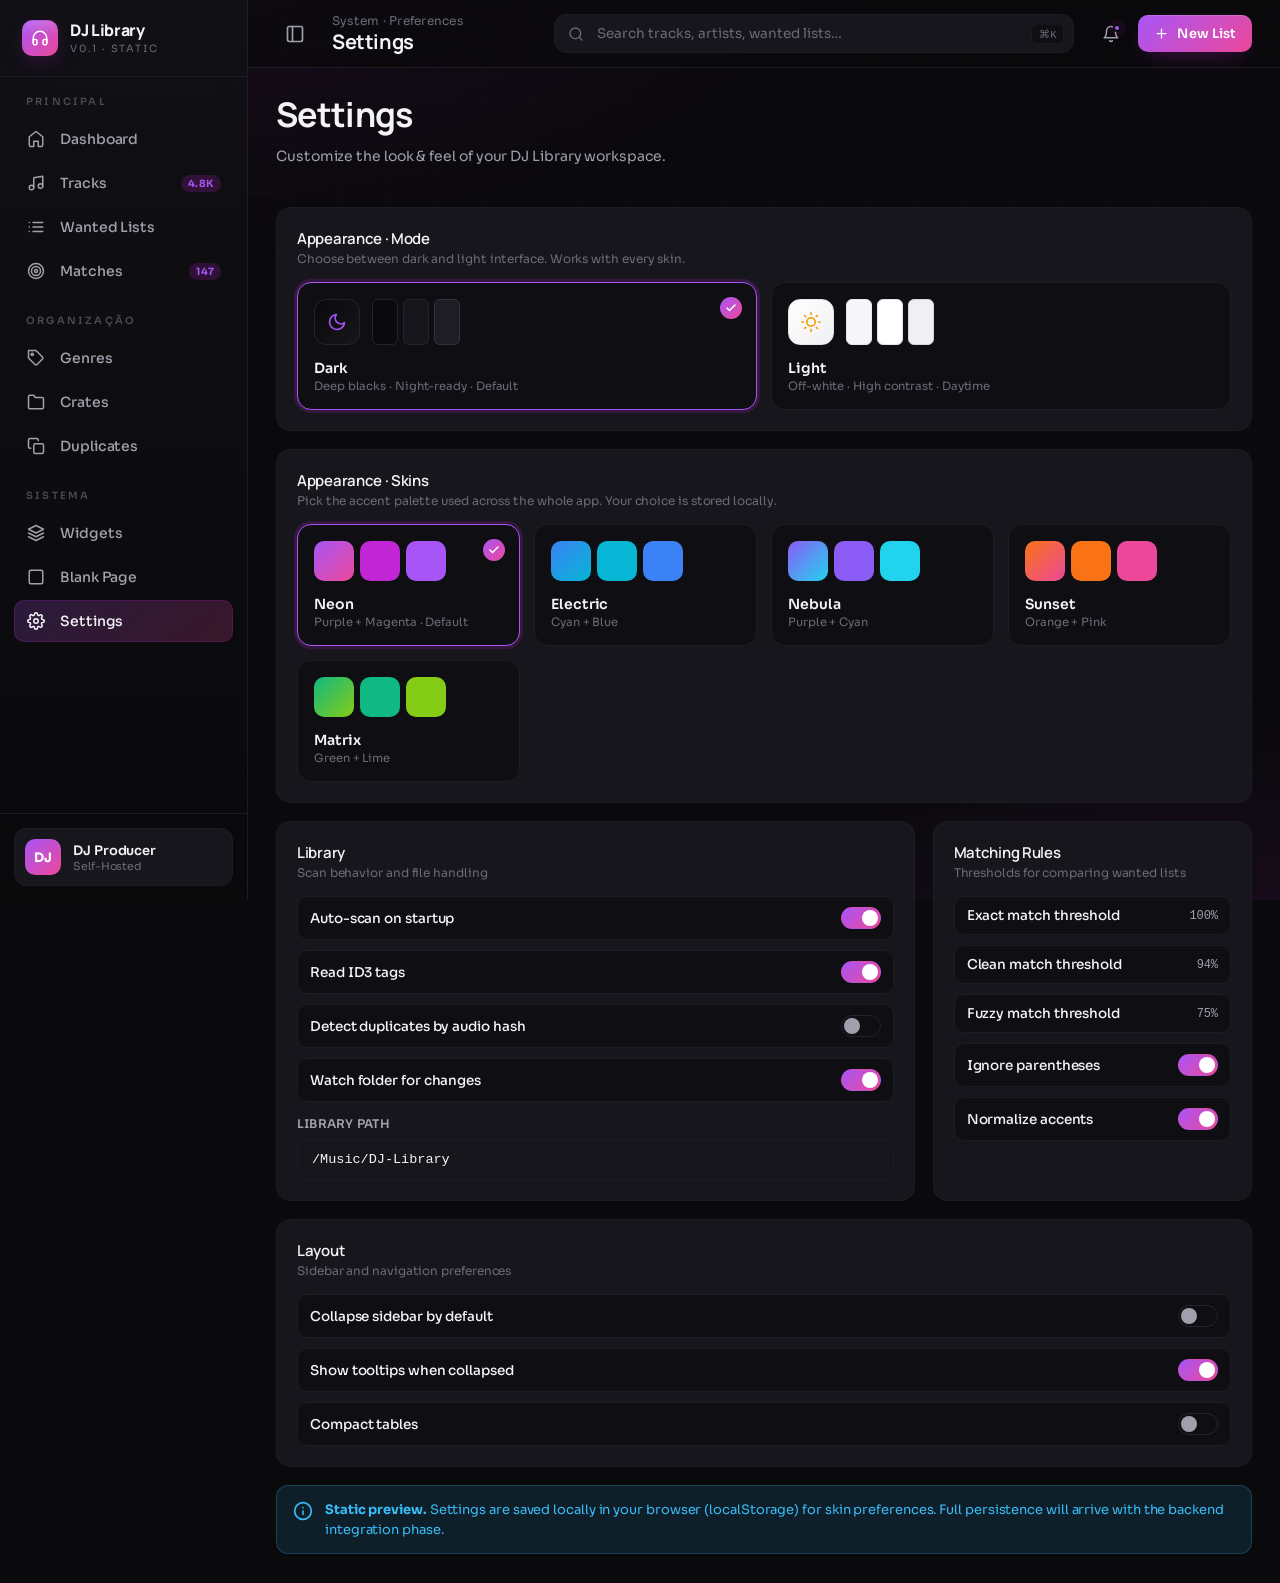
==== commit f8d56085: "auto-commit for e5c7341e-3ba4-4557-87fc-a5d2e14ff443" ====
--- a/frontend/public/dj-library/settings.html
+++ b/frontend/public/dj-library/settings.html
@@ -24,8 +24,57 @@
           </div>
         </div>
 
+        <!-- Mode: Dark / Light -->
+        <div class="card anim-up anim-up-1" style="margin-bottom: 18px;">
+          <div class="card-header">
+            <div>
+              <h3>Appearance · Mode</h3>
+              <div class="sub">Choose between dark and light interface. Works with every skin.</div>
+            </div>
+          </div>
+          <div class="skin-grid" data-testid="mode-picker" style="grid-template-columns: repeat(auto-fit, minmax(220px, 1fr));">
+
+            <div class="skin-card" data-mode-value="dark" data-testid="mode-dark">
+              <div class="skin-check">
+                <svg viewBox="0 0 24 24" fill="none" stroke="currentColor" stroke-width="3" stroke-linecap="round" stroke-linejoin="round"><polyline points="20 6 9 17 4 12"/></svg>
+              </div>
+              <div style="display:flex;align-items:center;gap:12px;margin-bottom:14px;">
+                <div style="width:46px;height:46px;border-radius:12px;background:linear-gradient(135deg,#0a0a0c 0%,#16161c 100%);display:grid;place-items:center;border:1px solid #24242e;">
+                  <svg width="20" height="20" viewBox="0 0 24 24" fill="none" stroke="#a855f7" stroke-width="2" stroke-linecap="round" stroke-linejoin="round"><path d="M21 12.79A9 9 0 1 1 11.21 3 7 7 0 0 0 21 12.79z"/></svg>
+                </div>
+                <div style="display:flex;gap:5px;">
+                  <div style="width:26px;height:46px;border-radius:6px;background:#0a0a0c;border:1px solid #24242e;"></div>
+                  <div style="width:26px;height:46px;border-radius:6px;background:#16161c;border:1px solid #24242e;"></div>
+                  <div style="width:26px;height:46px;border-radius:6px;background:#1d1d25;border:1px solid #32323e;"></div>
+                </div>
+              </div>
+              <div class="sk-name">Dark</div>
+              <div class="sk-desc">Deep blacks · Night-ready · Default</div>
+            </div>
+
+            <div class="skin-card" data-mode-value="light" data-testid="mode-light">
+              <div class="skin-check">
+                <svg viewBox="0 0 24 24" fill="none" stroke="currentColor" stroke-width="3" stroke-linecap="round" stroke-linejoin="round"><polyline points="20 6 9 17 4 12"/></svg>
+              </div>
+              <div style="display:flex;align-items:center;gap:12px;margin-bottom:14px;">
+                <div style="width:46px;height:46px;border-radius:12px;background:linear-gradient(135deg,#ffffff 0%,#f0f0f3 100%);display:grid;place-items:center;border:1px solid #e4e4e9;">
+                  <svg width="20" height="20" viewBox="0 0 24 24" fill="none" stroke="#f59e0b" stroke-width="2" stroke-linecap="round" stroke-linejoin="round"><circle cx="12" cy="12" r="5"/><line x1="12" y1="1" x2="12" y2="3"/><line x1="12" y1="21" x2="12" y2="23"/><line x1="4.22" y1="4.22" x2="5.64" y2="5.64"/><line x1="18.36" y1="18.36" x2="19.78" y2="19.78"/><line x1="1" y1="12" x2="3" y2="12"/><line x1="21" y1="12" x2="23" y2="12"/><line x1="4.22" y1="19.78" x2="5.64" y2="18.36"/><line x1="18.36" y1="5.64" x2="19.78" y2="4.22"/></svg>
+                </div>
+                <div style="display:flex;gap:5px;">
+                  <div style="width:26px;height:46px;border-radius:6px;background:#f6f6f8;border:1px solid #e4e4e9;"></div>
+                  <div style="width:26px;height:46px;border-radius:6px;background:#ffffff;border:1px solid #e4e4e9;"></div>
+                  <div style="width:26px;height:46px;border-radius:6px;background:#f0f0f3;border:1px solid #d4d4dc;"></div>
+                </div>
+              </div>
+              <div class="sk-name">Light</div>
+              <div class="sk-desc">Off-white · High contrast · Daytime</div>
+            </div>
+
+          </div>
+        </div>
+
         <!-- Appearance / Skins -->
-        <div class="card anim-up anim-up-1" style="margin-bottom: 18px;">
+        <div class="card anim-up anim-up-2" style="margin-bottom: 18px;">
           <div class="card-header">
             <div>
               <h3>Appearance · Skins</h3>
--- a/frontend/public/dj-library/assets/css/main.css
+++ b/frontend/public/dj-library/assets/css/main.css
@@ -96,6 +96,107 @@
   --accent-grad: linear-gradient(135deg, #10b981 0%, #84cc16 100%);
   --accent-grad-soft: linear-gradient(135deg, rgba(16, 185, 129, 0.2) 0%, rgba(132, 204, 22, 0.2) 100%);
 }
+
+/* ---------- LIGHT MODE ----------
+   Surfaces & text invert while accents (skins) remain intact.
+   Uses warm off-white surfaces with neutral slate text — optimal WCAG AA contrast.
+*/
+[data-mode="light"] {
+  --bg:             #f6f6f8;
+  --bg-grid:        #ececef;
+  --bg-elevated:    #ffffff;
+  --bg-card:        #ffffff;
+  --bg-card-hover:  #f3f3f6;
+  --bg-inset:       #f0f0f3;
+  --border:         #e4e4e9;
+  --border-strong:  #d4d4dc;
+  --border-subtle:  #ececf0;
+
+  --text:       #1a1a22;
+  --text-muted: #52525c;
+  --text-dim:   #8a8a96;
+  --text-faint: #b9b9c2;
+
+  /* status backgrounds slightly stronger so they stay visible on white */
+  --have-bg:     rgba(34, 197, 94, 0.14);
+  --missing-bg:  rgba(239, 68, 68, 0.14);
+  --possible-bg: rgba(245, 158, 11, 0.18);
+  --info-bg:     rgba(14, 165, 233, 0.14);
+  --info:        #0284c7;
+  --have:        #16a34a;
+  --missing:     #dc2626;
+  --possible:    #d97706;
+}
+
+/* Darken accent-soft a hair in light mode for readability on white */
+[data-mode="light"][data-skin="neon"]     { --accent-soft: rgba(192, 38, 211, 0.14); --accent-glow: rgba(192, 38, 211, 0.28); }
+[data-mode="light"][data-skin="electric"] { --accent-soft: rgba(6, 182, 212, 0.14);  --accent-glow: rgba(6, 182, 212, 0.28); }
+[data-mode="light"][data-skin="nebula"]   { --accent-soft: rgba(139, 92, 246, 0.14); --accent-glow: rgba(139, 92, 246, 0.28); }
+[data-mode="light"][data-skin="sunset"]   { --accent-soft: rgba(249, 115, 22, 0.14); --accent-glow: rgba(249, 115, 22, 0.28); }
+[data-mode="light"][data-skin="matrix"]   { --accent-soft: rgba(16, 185, 129, 0.14); --accent-glow: rgba(16, 185, 129, 0.28); }
+
+/* Dim the ambient body glows + grid overlay for light mode */
+[data-mode="light"] body::before { opacity: 0.32; }
+[data-mode="light"] body::after  {
+  background-image:
+    linear-gradient(rgba(0,0,0,0.025) 1px, transparent 1px),
+    linear-gradient(90deg, rgba(0,0,0,0.025) 1px, transparent 1px);
+}
+
+/* Sidebar + topbar: swap gradient for flat light surface */
+[data-mode="light"] .sidebar {
+  background: linear-gradient(180deg, rgba(255,255,255,0.96) 0%, rgba(246,246,248,0.92) 100%);
+  border-right: 1px solid var(--border);
+}
+[data-mode="light"] .topbar {
+  background: rgba(255,255,255,0.82);
+  border-bottom: 1px solid var(--border);
+}
+
+/* Metric card glow softer in light mode */
+[data-mode="light"] .metric::before { opacity: 0.05; }
+
+/* Stronger card shadow rather than glow on light bg */
+[data-mode="light"] .card,
+[data-mode="light"] .metric,
+[data-mode="light"] .table-wrap,
+[data-mode="light"] .hrow-card,
+[data-mode="light"] .track-card,
+[data-mode="light"] .crate-card {
+  box-shadow: 0 1px 2px rgba(15, 23, 42, 0.04), 0 1px 1px rgba(15, 23, 42, 0.02);
+}
+
+/* Buttons: adjust ghost/secondary contrast */
+[data-mode="light"] .btn-secondary {
+  background: #ffffff;
+  border-color: var(--border);
+}
+[data-mode="light"] .btn-secondary:hover { background: var(--bg-card-hover); }
+[data-mode="light"] .btn-ghost:hover    { background: var(--bg-inset); }
+
+/* Inputs & textareas on white */
+[data-mode="light"] .input,
+[data-mode="light"] .textarea,
+[data-mode="light"] .topbar-search input {
+  background: #ffffff;
+}
+[data-mode="light"] .filter-input,
+[data-mode="light"] .view-toggle,
+[data-mode="light"] .dropdown-menu,
+[data-mode="light"] .kbd {
+  background: #ffffff;
+}
+
+/* Table header keeps the "inset" look */
+[data-mode="light"] .data-table thead th { background: #fafafc; }
+[data-mode="light"] .data-table tbody tr:hover { background: #fafafc; }
+
+/* Scrollbar tuning */
+[data-mode="light"] *::-webkit-scrollbar-thumb { background: #d4d4dc; border-color: var(--bg); }
+[data-mode="light"] *::-webkit-scrollbar-thumb:hover { background: #a8a8b0; }
+
+/* Modal backdrop lighter */
+[data-mode="light"] .modal-backdrop { background: rgba(15, 15, 20, 0.45); }
 
 /* ---------- Reset ---------- */
 *, *::before, *::after { box-sizing: border-box; }
